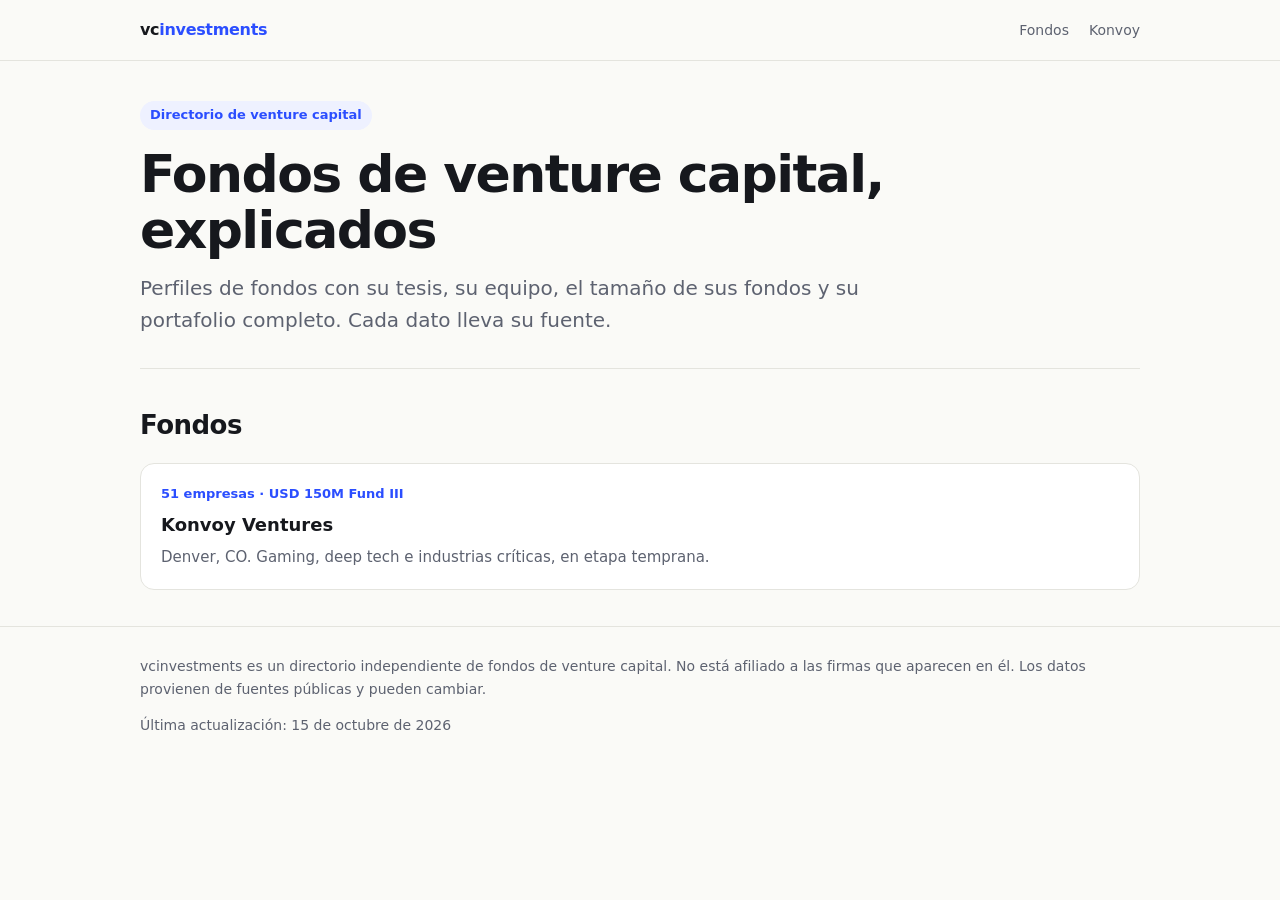
==== docs/index.html @ e837ac77 "Sitio público con perfil de Konvoy Ventures (GitHub Pages) - docs/: página de inicio y perfil de Kon" ====
<!doctype html>
<html lang="es">
<head>
<meta charset="utf-8">
<meta name="viewport" content="width=device-width, initial-scale=1">
<title>vcinvestments: directorio de fondos de venture capital</title>
<meta name="description" content="Directorio independiente de fondos de venture capital: tesis de inversión, equipos, fondos y portafolios. Incluye a Konvoy Ventures.">
<link rel="canonical" href="https://diegodeleondev.github.io/vcinvestments/">
<meta name="robots" content="index, follow, max-snippet:-1">
<meta property="og:type" content="website">
<meta property="og:title" content="vcinvestments: directorio de fondos de venture capital">
<meta property="og:description" content="Directorio independiente de fondos de venture capital: tesis de inversión, equipos, fondos y portafolios. Incluye a Konvoy Ventures.">
<meta property="og:url" content="https://diegodeleondev.github.io/vcinvestments/">
<meta property="og:locale" content="es_ES">
<meta name="twitter:card" content="summary">
<link rel="stylesheet" href="styles.css">
<script type="application/ld+json">
{
  "@context": "https://schema.org",
  "@graph": [
    {
      "@type": "WebSite",
      "@id": "https://diegodeleondev.github.io/vcinvestments/#website",
      "url": "https://diegodeleondev.github.io/vcinvestments/",
      "name": "vcinvestments",
      "inLanguage": "es",
      "description": "Directorio independiente de fondos de venture capital: tesis, equipos y portafolios."
    },
    {
      "@type": "ItemList",
      "name": "Fondos de venture capital",
      "itemListElement": [
        {
          "@type": "ListItem",
          "position": 1,
          "name": "Konvoy Ventures",
          "url": "https://diegodeleondev.github.io/vcinvestments/konvoy/"
        }
      ]
    }
  ]
}
</script>
</head>
<body>
<header class="site"><div class="wrap">
  <a class="brand" href="https://diegodeleondev.github.io/vcinvestments/">vc<span>investments</span></a>
  <nav><a href="https://diegodeleondev.github.io/vcinvestments/">Fondos</a><a href="https://diegodeleondev.github.io/vcinvestments/konvoy/">Konvoy</a></nav>
</div></header>

<main class="wrap">
<div class="hero">
  <span class="eyebrow">Directorio de venture capital</span>
  <h1>Fondos de venture capital, explicados</h1>
  <p class="lead">Perfiles de fondos con su tesis, su equipo, el tamaño de sus fondos y su portafolio completo. Cada dato lleva su fuente.</p>
</div>
<section>
  <h2>Fondos</h2>
  <div class="grid">
    <a class="card" href="https://diegodeleondev.github.io/vcinvestments/konvoy/"><span class="count">51 empresas · USD 150M Fund III</span><h3>Konvoy Ventures</h3><p>Denver, CO. Gaming, deep tech e industrias críticas, en etapa temprana.</p></a>
  </div>
</section>
</main>
<footer><div class="wrap">
  <p>vcinvestments es un directorio independiente de fondos de venture capital. No está afiliado a las firmas que aparecen en él. Los datos provienen de fuentes públicas y pueden cambiar.</p>
  <p>Última actualización: <time datetime="2026-10-15">15 de octubre de 2026</time></p>
</div></footer>

</body>
</html>
---- docs/styles.css ----
:root {
  --bg: #fafaf7;
  --surface: #ffffff;
  --text: #16181d;
  --muted: #5d6270;
  --line: #e4e4de;
  --accent: #2b4eff;
  --accent-soft: #eef1ff;
  --radius: 14px;
  --max: 1040px;
  color-scheme: light dark;
}
@media (prefers-color-scheme: dark) {
  :root {
    --bg: #0f1115;
    --surface: #171a20;
    --text: #eceef2;
    --muted: #9aa0ad;
    --line: #2a2e37;
    --accent: #7c93ff;
    --accent-soft: #1d2340;
  }
}
* { box-sizing: border-box; }
html { -webkit-text-size-adjust: 100%; }
body {
  margin: 0;
  background: var(--bg);
  color: var(--text);
  font: 16px/1.6 "Inter", system-ui, -apple-system, "Segoe UI", Roboto, sans-serif;
}
a { color: var(--accent); text-decoration-thickness: 1px; text-underline-offset: 3px; }
.wrap { max-width: var(--max); margin: 0 auto; padding: 0 20px; }

header.site { border-bottom: 1px solid var(--line); }
header.site .wrap { display: flex; align-items: center; justify-content: space-between; height: 60px; }
.brand { font-weight: 700; letter-spacing: -0.02em; color: var(--text); text-decoration: none; }
.brand span { color: var(--accent); }
nav a { color: var(--muted); text-decoration: none; margin-left: 20px; font-size: 14px; }
nav a:hover { color: var(--text); }

.crumbs { font-size: 14px; color: var(--muted); margin: 28px 0 0; }
.crumbs a { color: var(--muted); }

.hero { padding: 40px 0 32px; }
.eyebrow { display: inline-block; font-size: 13px; font-weight: 600; color: var(--accent); background: var(--accent-soft); padding: 4px 10px; border-radius: 999px; }
h1 { font-size: clamp(32px, 6vw, 52px); line-height: 1.08; letter-spacing: -0.03em; margin: 16px 0 14px; }
.lead { font-size: clamp(17px, 2.2vw, 20px); color: var(--muted); max-width: 720px; margin: 0; }

.stats { display: grid; grid-template-columns: repeat(auto-fit, minmax(150px, 1fr)); gap: 12px; margin: 32px 0 8px; }
.stat { background: var(--surface); border: 1px solid var(--line); border-radius: var(--radius); padding: 18px; }
.stat b { display: block; font-size: 26px; letter-spacing: -0.02em; }
.stat small { color: var(--muted); font-size: 13px; }

section { padding: 36px 0; border-top: 1px solid var(--line); }
h2 { font-size: 26px; letter-spacing: -0.02em; margin: 0 0 16px; }
h3 { font-size: 18px; margin: 0 0 6px; }
p { margin: 0 0 14px; }

.grid { display: grid; grid-template-columns: repeat(auto-fit, minmax(230px, 1fr)); gap: 14px; }
.card { background: var(--surface); border: 1px solid var(--line); border-radius: var(--radius); padding: 20px; }
.card p { color: var(--muted); font-size: 15px; margin: 0; }
.card .count { font-size: 13px; color: var(--accent); font-weight: 600; margin-bottom: 6px; display: block; }
a.card { color: inherit; text-decoration: none; transition: border-color .15s; }
a.card:hover { border-color: var(--accent); }

dl.facts { display: grid; grid-template-columns: 200px 1fr; margin: 0; background: var(--surface); border: 1px solid var(--line); border-radius: var(--radius); overflow: hidden; }
dl.facts dt, dl.facts dd { margin: 0; padding: 12px 18px; border-bottom: 1px solid var(--line); }
dl.facts dt { color: var(--muted); font-size: 14px; }
dl.facts dt:last-of-type, dl.facts dd:last-of-type { border-bottom: 0; }

.table-wrap { overflow-x: auto; border: 1px solid var(--line); border-radius: var(--radius); background: var(--surface); }
table { width: 100%; border-collapse: collapse; font-size: 15px; }
th, td { text-align: left; padding: 11px 16px; border-bottom: 1px solid var(--line); vertical-align: top; }
th { font-size: 13px; color: var(--muted); font-weight: 600; background: var(--bg); }
tr:last-child td { border-bottom: 0; }
td:first-child { font-weight: 600; white-space: nowrap; }

.filters { display: flex; flex-wrap: wrap; gap: 8px; margin-bottom: 14px; }
.filters button { font: inherit; font-size: 14px; border: 1px solid var(--line); background: var(--surface); color: var(--text); padding: 6px 12px; border-radius: 999px; cursor: pointer; }
.filters button[aria-pressed="true"] { background: var(--accent); border-color: var(--accent); color: #fff; }

.tag { display: inline-block; font-size: 12px; padding: 2px 8px; border-radius: 999px; background: var(--accent-soft); color: var(--accent); margin: 0 4px 4px 0; white-space: nowrap; }

details { background: var(--surface); border: 1px solid var(--line); border-radius: var(--radius); padding: 14px 18px; margin-bottom: 10px; }
summary { font-weight: 600; cursor: pointer; }
details p { margin: 10px 0 0; color: var(--muted); }

.note { font-size: 14px; color: var(--muted); }
footer { border-top: 1px solid var(--line); padding: 28px 0 48px; font-size: 14px; color: var(--muted); }

@media (max-width: 600px) {
  .stats { grid-template-columns: 1fr 1fr; }
  .stat b { font-size: 22px; }
  dl.facts { grid-template-columns: 1fr; }
  dl.facts dt { border-bottom: 0; padding-bottom: 0; }
  nav a { margin-left: 14px; }
  td:first-child { white-space: normal; }
}
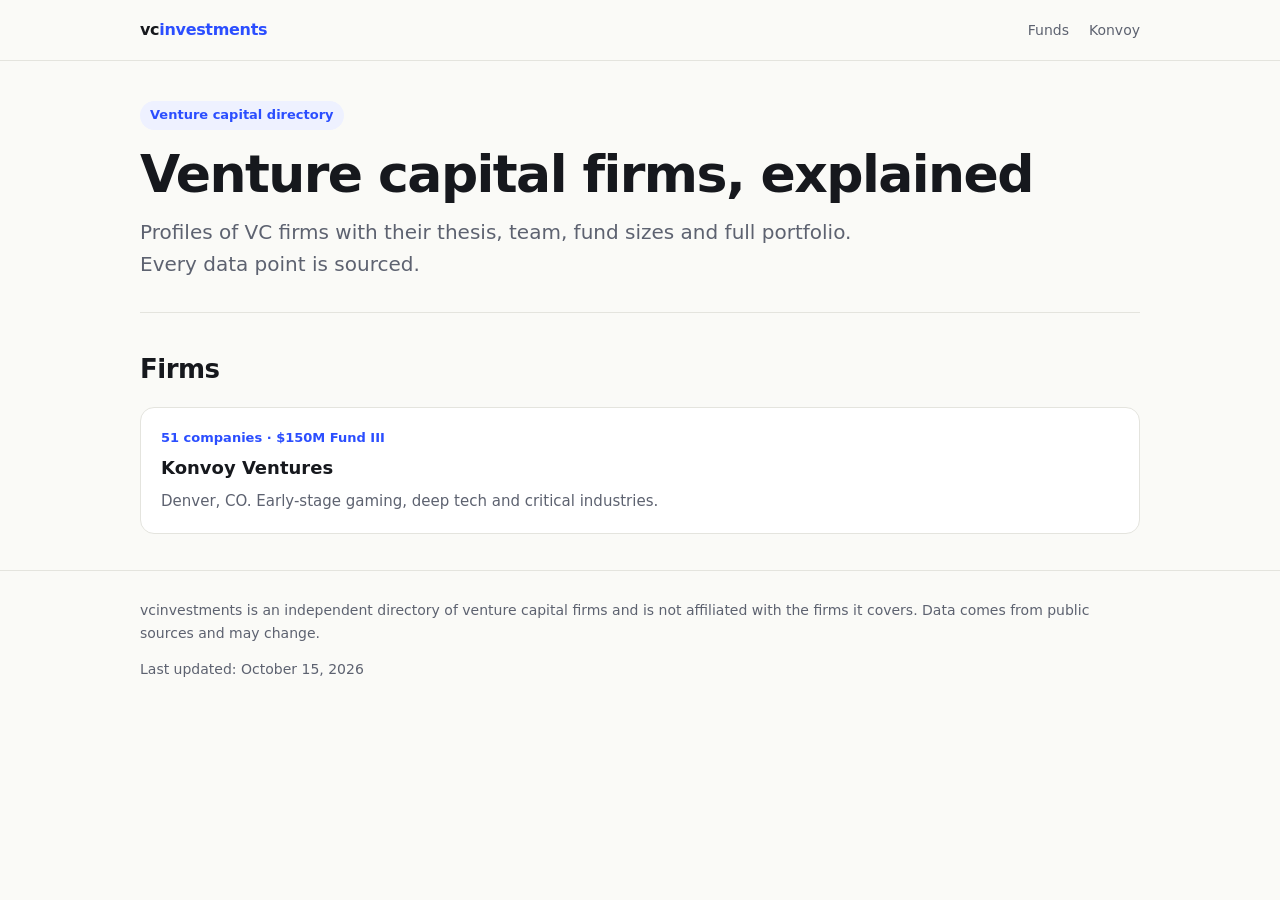
==== commit 93ef3156: "Translate public site to English and add site generator - scripts/build_site.py generates docs/ (pag" ====
--- a/docs/index.html
+++ b/docs/index.html
@@ -1,17 +1,17 @@
 <!doctype html>
-<html lang="es">
+<html lang="en">
 <head>
 <meta charset="utf-8">
 <meta name="viewport" content="width=device-width, initial-scale=1">
-<title>vcinvestments: directorio de fondos de venture capital</title>
-<meta name="description" content="Directorio independiente de fondos de venture capital: tesis de inversión, equipos, fondos y portafolios. Incluye a Konvoy Ventures.">
+<title>vcinvestments: Directory of Venture Capital Firms</title>
+<meta name="description" content="Independent directory of venture capital firms: investment theses, teams, funds and full portfolios. Featuring Konvoy Ventures.">
 <link rel="canonical" href="https://diegodeleondev.github.io/vcinvestments/">
 <meta name="robots" content="index, follow, max-snippet:-1">
 <meta property="og:type" content="website">
-<meta property="og:title" content="vcinvestments: directorio de fondos de venture capital">
-<meta property="og:description" content="Directorio independiente de fondos de venture capital: tesis de inversión, equipos, fondos y portafolios. Incluye a Konvoy Ventures.">
+<meta property="og:title" content="vcinvestments: Directory of Venture Capital Firms">
+<meta property="og:description" content="Independent directory of venture capital firms: investment theses, teams, funds and full portfolios. Featuring Konvoy Ventures.">
 <meta property="og:url" content="https://diegodeleondev.github.io/vcinvestments/">
-<meta property="og:locale" content="es_ES">
+<meta property="og:locale" content="en_US">
 <meta name="twitter:card" content="summary">
 <link rel="stylesheet" href="styles.css">
 <script type="application/ld+json">
@@ -23,12 +23,12 @@
       "@id": "https://diegodeleondev.github.io/vcinvestments/#website",
       "url": "https://diegodeleondev.github.io/vcinvestments/",
       "name": "vcinvestments",
-      "inLanguage": "es",
-      "description": "Directorio independiente de fondos de venture capital: tesis, equipos y portafolios."
+      "inLanguage": "en",
+      "description": "Independent directory of venture capital firms: theses, teams, funds and portfolios."
     },
     {
       "@type": "ItemList",
-      "name": "Fondos de venture capital",
+      "name": "Venture capital firms",
       "itemListElement": [
         {
           "@type": "ListItem",
@@ -45,25 +45,25 @@
 <body>
 <header class="site"><div class="wrap">
   <a class="brand" href="https://diegodeleondev.github.io/vcinvestments/">vc<span>investments</span></a>
-  <nav><a href="https://diegodeleondev.github.io/vcinvestments/">Fondos</a><a href="https://diegodeleondev.github.io/vcinvestments/konvoy/">Konvoy</a></nav>
+  <nav><a href="https://diegodeleondev.github.io/vcinvestments/">Funds</a><a href="https://diegodeleondev.github.io/vcinvestments/konvoy/">Konvoy</a></nav>
 </div></header>
 
 <main class="wrap">
 <div class="hero">
-  <span class="eyebrow">Directorio de venture capital</span>
-  <h1>Fondos de venture capital, explicados</h1>
-  <p class="lead">Perfiles de fondos con su tesis, su equipo, el tamaño de sus fondos y su portafolio completo. Cada dato lleva su fuente.</p>
+  <span class="eyebrow">Venture capital directory</span>
+  <h1>Venture capital firms, explained</h1>
+  <p class="lead">Profiles of VC firms with their thesis, team, fund sizes and full portfolio. Every data point is sourced.</p>
 </div>
 <section>
-  <h2>Fondos</h2>
+  <h2>Firms</h2>
   <div class="grid">
-    <a class="card" href="https://diegodeleondev.github.io/vcinvestments/konvoy/"><span class="count">51 empresas · USD 150M Fund III</span><h3>Konvoy Ventures</h3><p>Denver, CO. Gaming, deep tech e industrias críticas, en etapa temprana.</p></a>
+    <a class="card" href="https://diegodeleondev.github.io/vcinvestments/konvoy/"><span class="count">51 companies · $150M Fund III</span><h3>Konvoy Ventures</h3><p>Denver, CO. Early-stage gaming, deep tech and critical industries.</p></a>
   </div>
 </section>
 </main>
 <footer><div class="wrap">
-  <p>vcinvestments es un directorio independiente de fondos de venture capital. No está afiliado a las firmas que aparecen en él. Los datos provienen de fuentes públicas y pueden cambiar.</p>
-  <p>Última actualización: <time datetime="2026-10-15">15 de octubre de 2026</time></p>
+  <p>vcinvestments is an independent directory of venture capital firms and is not affiliated with the firms it covers. Data comes from public sources and may change.</p>
+  <p>Last updated: <time datetime="2026-10-15">October 15, 2026</time></p>
 </div></footer>
 
 </body>
